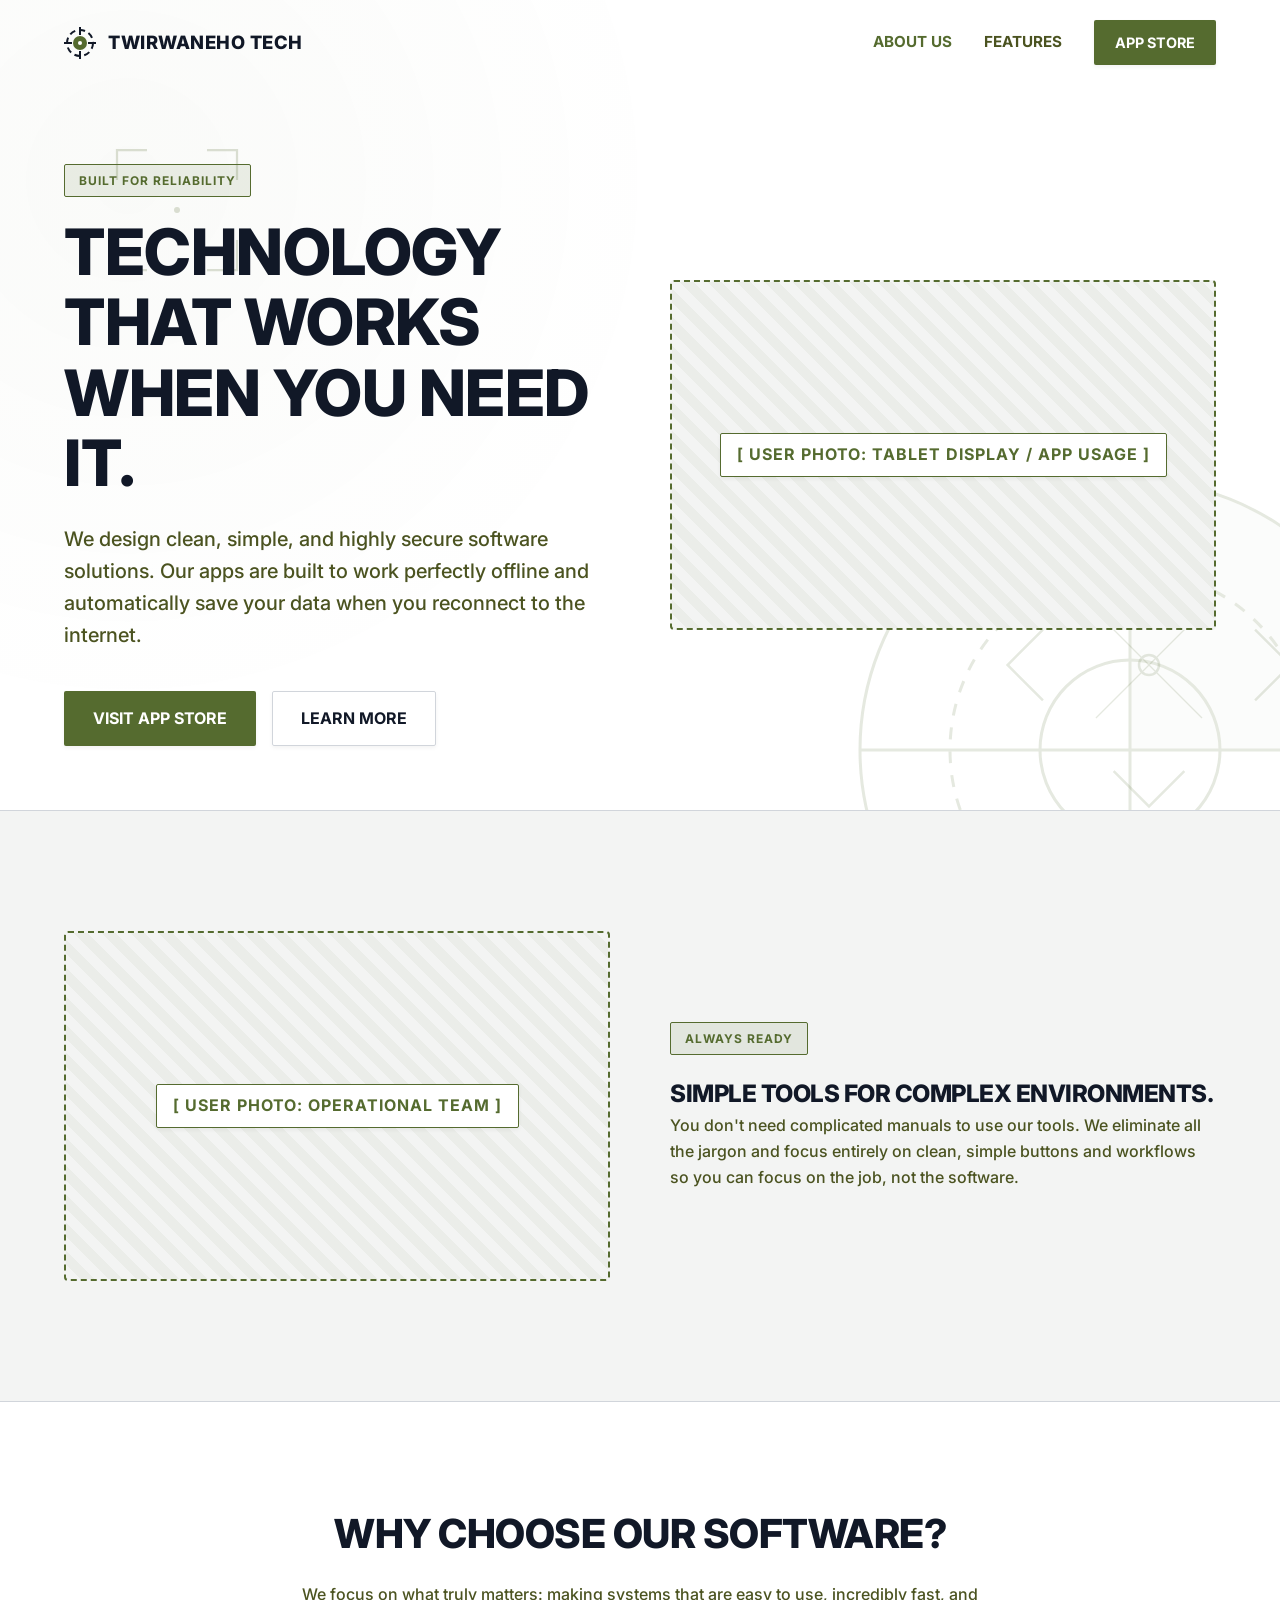
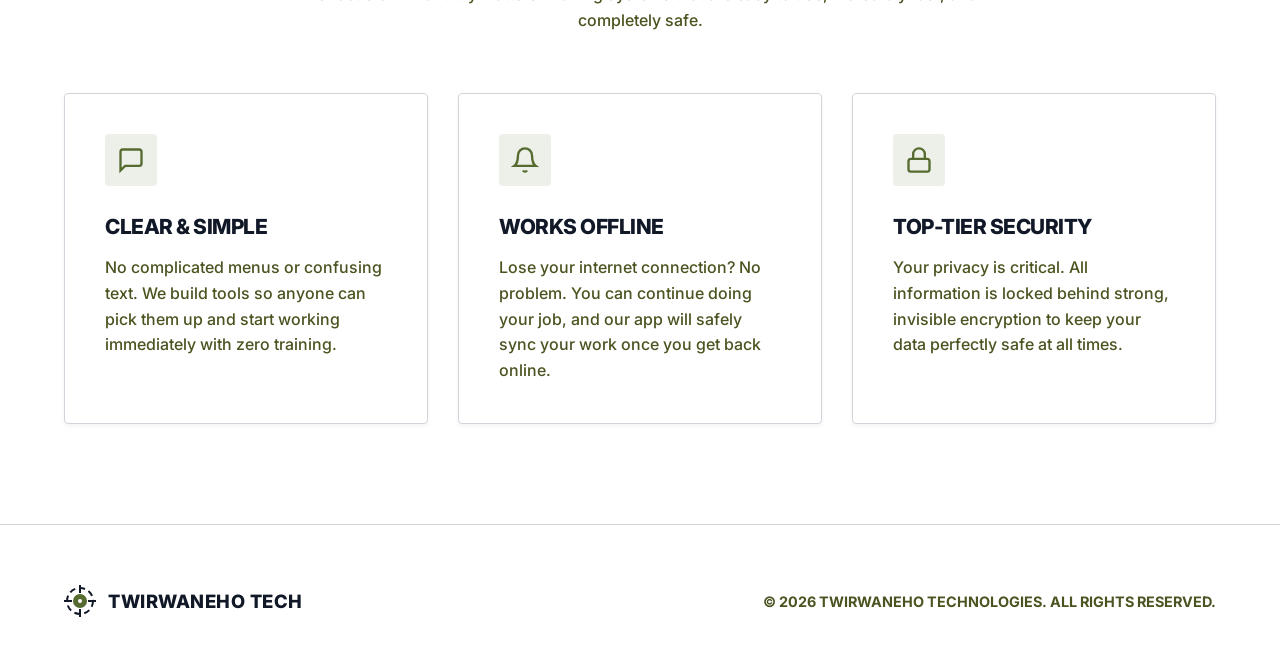
==== index.html @ e3bd22ab "Initial Twirwaneho Hub commit" ====
<!DOCTYPE html>
<html lang="en">
<head>
    <meta charset="UTF-8">
    <meta name="viewport" content="width=device-width, initial-scale=1.0">
    <title>Twirwaneho Technologies | Simple & Secure Solutions</title>
    <meta name="description" content="Twirwaneho Technologies. We build reliable, easy-to-use software that works anywhere, even without an internet connection.">
    <!-- Clean Geometric T Logo for Favicon -->
    <link rel="icon" type="image/svg+xml" href="data:image/svg+xml,%3Csvg width='32' height='32' viewBox='0 0 32 32' fill='none' xmlns='http://www.w3.org/2000/svg'%3E%3Ccircle cx='16' cy='16' r='13' stroke='%23111827' stroke-width='2' stroke-dasharray='6 4'/%3E%3Ccircle cx='16' cy='16' r='7' fill='%23556B2F'/%3E%3Cpath d='M16 0 L16 8 M16 24 L16 32 M0 16 L8 16 M24 16 L32 16' stroke='%23111827' stroke-width='2'/%3E%3Ccircle cx='16' cy='16' r='2' fill='%23FFFFFF'/%3E%3C/svg%3E">
    <link rel="stylesheet" href="styles.css">
</head>
<body>

    <div class="ambient-bg"></div>

    <!-- Animated Military Background Elements -->
    <div class="tactical-bg">
        <!-- Radar Sweep -->
        <svg class="bg-radar" viewBox="0 0 200 200" xmlns="http://www.w3.org/2000/svg">
            <circle cx="100" cy="100" r="90" fill="none" stroke="currentColor" stroke-width="1"/>
            <circle cx="100" cy="100" r="60" fill="none" stroke="currentColor" stroke-width="1" stroke-dasharray="4 4"/>
            <circle cx="100" cy="100" r="30" fill="none" stroke="currentColor" stroke-width="1"/>
            <line x1="100" y1="10" x2="100" y2="190" stroke="currentColor" stroke-width="1"/>
            <line x1="10" y1="100" x2="190" y2="100" stroke="currentColor" stroke-width="1"/>
            <path d="M100 100 L100 10 A90 90 0 0 1 190 100 Z" fill="currentColor" opacity="0.15"/>
        </svg>

        <!-- Targeting Brackets -->
        <svg class="bg-crosshair" viewBox="0 0 100 100" xmlns="http://www.w3.org/2000/svg">
            <path d="M10 30 V10 H30 M70 10 H90 V30 M90 70 V90 H70 M30 90 H10 V70" fill="none" stroke="currentColor" stroke-width="1.5"/>
            <circle cx="50" cy="50" r="2" fill="currentColor"/>
        </svg>

        <!-- Secondary Crosshair -->
        <svg class="bg-crosshair bg-crosshair-2" viewBox="0 0 100 100" xmlns="http://www.w3.org/2000/svg">
            <path d="M10 30 V10 H30 M70 10 H90 V30 M90 70 V90 H70 M30 90 H10 V70" fill="none" stroke="currentColor" stroke-width="1"/>
            <circle cx="50" cy="50" r="4" fill="none" stroke="currentColor" stroke-width="1"/>
            <line x1="50" y1="20" x2="50" y2="80" stroke="currentColor" stroke-width="0.5"/>
            <line x1="20" y1="50" x2="80" y2="50" stroke="currentColor" stroke-width="0.5"/>
        </svg>

        <!-- Stealth Drone Silhouette -->
        <svg class="bg-drone" viewBox="0 0 100 100" xmlns="http://www.w3.org/2000/svg">
            <path d="M50 15 L62 45 L85 50 L62 55 L50 85 L38 55 L15 50 L38 45 Z" fill="none" stroke="currentColor" stroke-width="0.75"/>
            <path d="M47 45 L50 25 L53 45 Z" stroke="currentColor" stroke-width="0.75" fill="currentColor" opacity="0.3"/>
        </svg>
    </div>

    <!-- Navigation -->
    <nav id="navbar">
        <div class="nav-container">
            <a href="index.html" class="logo">
                <svg width="32" height="32" viewBox="0 0 32 32" fill="none" xmlns="http://www.w3.org/2000/svg"><circle cx="16" cy="16" r="13" stroke="#111827" stroke-width="2" stroke-dasharray="6 4"/><circle cx="16" cy="16" r="7" fill="#556B2F"/><path d="M16 0 L16 8 M16 24 L16 32 M0 16 L8 16 M24 16 L32 16" stroke="#111827" stroke-width="2"/><circle cx="16" cy="16" r="2" fill="#FFFFFF"/></svg>
                <span>Twirwaneho Tech</span>
            </a>
            
            <div class="hamburger" id="hamburger">
                <svg width="28" height="28" viewBox="0 0 24 24" stroke="currentColor" stroke-width="2" stroke-linecap="round" fill="none">
                    <line x1="3" y1="12" x2="21" y2="12"></line>
                    <line x1="3" y1="6" x2="21" y2="6"></line>
                    <line x1="3" y1="18" x2="21" y2="18"></line>
                </svg>
            </div>

            <div class="nav-links" id="nav-links">
                <a href="#about" class="active">About Us</a>
                <a href="#features">Features</a>
                <a href="store.html" class="btn btn-primary" style="padding: 10px 20px; font-size: 0.9rem;">App Store</a>
            </div>
        </div>
    </nav>

    <!-- Hero Section -->
    <header class="hero" id="home">
        <div class="container split-layout">
            <div class="split-content reveal">
                <div class="tag">Built for Reliability</div>
                <h1>Technology that works when you need it.</h1>
                <p>We design clean, simple, and highly secure software solutions. Our apps are built to work perfectly offline and automatically save your data when you reconnect to the internet.</p>
                
                <div class="cta-group">
                    <a href="store.html" class="btn btn-primary">Visit App Store</a>
                    <a href="#features" class="btn btn-secondary">Learn More</a>
                </div>
            </div>
            <div class="split-visual reveal">
                <!-- User requested space for photos -->
                <div class="photo-slot">
                    <span>[ User Photo: Tablet Display / App Usage ]</span>
                </div>
            </div>
        </div>
    </header>

    <!-- Image / Visual Section -->
    <section class="section section-bg">
        <div class="container split-layout">
            <div class="split-visual reveal">
                <div class="photo-slot">
                    <span>[ User Photo: Operational Team ]</span>
                </div>
            </div>
            <div class="split-content reveal">
                <div class="tag">Always Ready</div>
                <h2>Simple tools for complex environments.</h2>
                <p>You don't need complicated manuals to use our tools. We eliminate all the jargon and focus entirely on clean, simple buttons and workflows so you can focus on the job, not the software.</p>
            </div>
        </div>
    </section>

    <!-- Features Section -->
    <section id="features" class="section">
        <div class="container reveal">
            <div class="section-header">
                <h2>Why Choose Our Software?</h2>
                <p>We focus on what truly matters: making systems that are easy to use, incredibly fast, and completely safe.</p>
            </div>
            
            <div class="grid">
                <!-- Feature 1 -->
                <div class="card">
                    <div class="card-icon">
                        <svg width="28" height="28" viewBox="0 0 24 24" fill="none" stroke="currentColor" stroke-width="2"><path d="M21 15a2 2 0 0 1-2 2H7l-4 4V5a2 2 0 0 1 2-2h14a2 2 0 0 1 2 2z"></path></svg>
                    </div>
                    <h3>Clear & Simple</h3>
                    <p>No complicated menus or confusing text. We build tools so anyone can pick them up and start working immediately with zero training.</p>
                </div>

                <!-- Feature 2 -->
                <div class="card">
                    <div class="card-icon">
                        <svg width="28" height="28" viewBox="0 0 24 24" fill="none" stroke="currentColor" stroke-width="2"><path d="M18 8A6 6 0 0 0 6 8c0 7-3 9-3 9h18s-3-2-3-9"></path><path d="M13.73 21a2 2 0 0 1-3.46 0"></path></svg>
                    </div>
                    <h3>Works Offline</h3>
                    <p>Lose your internet connection? No problem. You can continue doing your job, and our app will safely sync your work once you get back online.</p>
                </div>

                <!-- Feature 3 -->
                <div class="card">
                    <div class="card-icon">
                        <svg width="28" height="28" viewBox="0 0 24 24" fill="none" stroke="currentColor" stroke-width="2"><rect x="3" y="11" width="18" height="11" rx="2" ry="2"></rect><path d="M7 11V7a5 5 0 0 1 10 0v4"></path></svg>
                    </div>
                    <h3>Top-Tier Security</h3>
                    <p>Your privacy is critical. All information is locked behind strong, invisible encryption to keep your data perfectly safe at all times.</p>
                </div>
            </div>
        </div>
    </section>

    <!-- Footer -->
    <footer>
        <div class="container">
            <div class="footer-content">
                <a href="index.html" class="logo">
                    <svg width="24" height="24" viewBox="0 0 32 32" fill="none" xmlns="http://www.w3.org/2000/svg"><circle cx="16" cy="16" r="13" stroke="#111827" stroke-width="2" stroke-dasharray="6 4"/><circle cx="16" cy="16" r="7" fill="#556B2F"/><path d="M16 0 L16 8 M16 24 L16 32 M0 16 L8 16 M24 16 L32 16" stroke="#111827" stroke-width="2"/><circle cx="16" cy="16" r="2" fill="#FFFFFF"/></svg>
                    <span>Twirwaneho Tech</span>
                </a>
                <span class="footer-text">&copy; 2026 Twirwaneho Technologies. All rights reserved.</span>
            </div>
        </div>
    </footer>

    <script src="app.js"></script>
</body>
</html>
---- styles.css ----
/* ==================================
   Twirwaneho Technologies - Light Military Theme
   ================================== */
@import url('https://fonts.googleapis.com/css2?family=Inter:wght@400;500;600;700;800&display=swap');

:root {
    --bg-primary: #FFFFFF;
    --bg-secondary: #F3F4F3;  /* Very Light Olive-tinted Gray */
    --accent: #556B2F;        /* Olive Drab */
    --accent-hover: #3E4F22;
    --text-pure: #111827;     /* Intense Slate / Almost Black */
    --text-muted: #4B5320;    /* Dark Olive for text */
    --border-light: #D1D5DB;  /* Slate 300 */
    --shadow-sm: 0 2px 4px rgba(0, 0, 0, 0.05);
    --shadow-md: 0 4px 6px rgba(0, 0, 0, 0.1);
    --shadow-lg: 0 10px 15px rgba(0, 0, 0, 0.1);
    --transition: 0.3s cubic-bezier(0.25, 0.46, 0.45, 0.94);
}

* {
    margin: 0;
    padding: 0;
    box-sizing: border-box;
}

body {
    font-family: 'Inter', sans-serif;
    background-color: var(--bg-primary);
    color: var(--text-pure);
    line-height: 1.6;
    overflow-x: hidden;
    -webkit-font-smoothing: antialiased;
}

/* Ambient Background */
.ambient-bg {
    position: fixed;
    top: 0; left: 0; width: 100vw; height: 100vh;
    background-image: radial-gradient(circle at 10% 20%, rgba(85, 107, 47, 0.03) 0%, transparent 40%);
    pointer-events: none;
    z-index: -2;
}

/* Typography & Shared */
h1, h2, h3, h4 { font-weight: 800; letter-spacing: -0.5px; color: var(--text-pure); text-transform: uppercase; }
p { color: var(--text-muted); font-weight: 500; }
.text-center { text-align: center; }

.tag {
    display: inline-block;
    padding: 6px 14px;
    background: rgba(85, 107, 47, 0.1);
    color: var(--accent);
    border: 1px solid var(--accent);
    border-radius: 2px; /* Stark corners */
    font-size: 0.75rem;
    font-weight: 700;
    text-transform: uppercase;
    letter-spacing: 1px;
    margin-bottom: 20px;
}

.btn {
    display: inline-flex;
    align-items: center;
    justify-content: center;
    gap: 8px;
    padding: 14px 28px;
    border-radius: 2px; /* Stark military corners */
    font-weight: 700;
    text-decoration: none;
    text-transform: uppercase;
    transition: var(--transition);
    cursor: pointer;
    border: 1px solid transparent;
}

.btn-primary {
    background: var(--accent);
    color: #FFFFFF !important;
    box-shadow: var(--shadow-sm);
}
.btn-primary:hover {
    background: var(--accent-hover);
    transform: translateY(-2px);
    box-shadow: var(--shadow-md);
}

.btn-secondary {
    background: var(--bg-primary);
    color: var(--text-pure);
    border-color: var(--border-light);
    box-shadow: var(--shadow-sm);
}
.btn-secondary:hover {
    background: var(--bg-secondary);
    border-color: var(--text-muted);
}

/* Photo Placeholders */
.photo-slot {
    width: 100%;
    min-height: 350px;
    background: var(--bg-secondary);
    border: 2px dashed var(--accent);
    border-radius: 4px;
    display: flex;
    align-items: center;
    justify-content: center;
    color: var(--accent);
    font-weight: 700;
    text-transform: uppercase;
    letter-spacing: 1px;
    position: relative;
    overflow: hidden;
    margin: 20px 0;
    transition: var(--transition);
}
.photo-slot::after {
    content: '';
    position: absolute;
    top: 0; left: 0; width: 100%; height: 100%;
    background: repeating-linear-gradient(45deg, transparent, transparent 10px, rgba(85, 107, 47, 0.05) 10px, rgba(85, 107, 47, 0.05) 20px);
}
.photo-slot span { z-index: 2; background: var(--bg-primary); padding: 8px 16px; border-radius: 2px; box-shadow: var(--shadow-sm); border: 1px solid var(--accent); }

/* Navigation */
#navbar {
    position: fixed;
    top: 0; width: 100%;
    z-index: 1000;
    padding: 20px 0;
    transition: var(--transition);
    border-bottom: 1px solid transparent;
    background: transparent;
}
#navbar.scrolled {
    padding: 12px 0;
    background: rgba(255, 255, 255, 0.95);
    backdrop-filter: blur(15px);
    -webkit-backdrop-filter: blur(15px);
    border-bottom: 1px solid var(--border-light);
    box-shadow: var(--shadow-sm);
}

.nav-container {
    max-width: 1200px;
    margin: 0 auto;
    padding: 0 24px;
    display: flex;
    justify-content: space-between;
    align-items: center;
    position: relative;
}
.logo {
    display: flex;
    align-items: center;
    gap: 12px;
    font-weight: 800;
    font-size: 1.15rem;
    color: var(--text-pure);
    text-decoration: none;
    letter-spacing: 0.5px;
    text-transform: uppercase;
    z-index: 100;
}
.logo svg { width: 32px; height: 32px; }

.nav-links { display: flex; gap: 32px; align-items: center; }
.nav-links a {
    color: var(--text-muted);
    text-decoration: none;
    font-weight: 700;
    font-size: 0.95rem;
    text-transform: uppercase;
    transition: var(--transition);
}
.nav-links a:hover, .nav-links a.active { color: var(--accent); }

/* Hamburger Menu Icon */
.hamburger {
    display: none;
    cursor: pointer;
    z-index: 100;
    color: var(--text-pure);
}

/* Layout / Grids */
.container {
    max-width: 1200px;
    margin: 0 auto;
    padding: 0 24px;
    width: 100%;
}
.split-layout {
    display: flex;
    align-items: center;
    gap: 60px;
}
.split-content { flex: 1; }
.split-visual { flex: 1; width: 100%; }

/* Hero Section */
.hero {
    min-height: 90vh;
    display: flex;
    align-items: center;
    padding-top: 100px;
    position: relative;
    z-index: 1;
}
.hero h1 {
    font-size: 4rem;
    line-height: 1.1;
    margin-bottom: 24px;
}
.hero p {
    font-size: 1.25rem;
    margin-bottom: 40px;
    max-width: 600px;
    color: var(--text-muted);
}
.cta-group {
    display: flex; gap: 16px;
}

/* Sections */
.section { padding: 100px 0; position: relative; z-index: 1; }
.section-bg { background-color: var(--bg-secondary); border-top: 1px solid var(--border-light); border-bottom: 1px solid var(--border-light); }

.section-header { text-align: center; margin-bottom: 60px; max-width: 700px; margin-left: auto; margin-right: auto; }
.section-header h2 { font-size: 2.5rem; margin-bottom: 16px; }

/* Features Grid */
.grid {
    display: grid;
    grid-template-columns: repeat(auto-fit, minmax(300px, 1fr));
    gap: 30px;
}
.card {
    background: var(--bg-primary);
    border: 1px solid var(--border-light);
    border-radius: 4px;
    padding: 40px;
    transition: var(--transition);
    box-shadow: var(--shadow-sm);
    position: relative;
    z-index: 2;
}
.card:hover { border-color: var(--accent); transform: translateY(-4px); box-shadow: var(--shadow-md); }
.card-icon {
    width: 52px; height: 52px;
    color: var(--accent);
    background: rgba(85, 107, 47, 0.1);
    border-radius: 4px;
    display: flex; align-items: center; justify-content: center;
    margin-bottom: 24px;
}
.card h3 { font-size: 1.3rem; margin-bottom: 12px; }

/* App Store Specific */
.app-header {
    padding: 140px 0 60px;
    text-align: center;
    background: var(--bg-secondary);
    border-bottom: 1px solid var(--border-light);
}
.app-card {
    display: flex;
    background: var(--bg-primary);
    border: 1px solid var(--border-light);
    border-radius: 4px;
    overflow: hidden;
    box-shadow: var(--shadow-md);
    transition: var(--transition);
}
.app-card:hover { box-shadow: var(--shadow-lg); transform: translateY(-4px); border-color: var(--accent); }
.app-visual {
    width: 350px;
    padding: 40px;
    border-right: 1px solid var(--border-light);
    display: flex; flex-direction: column; gap: 20px;
    background: var(--bg-secondary);
}
.app-info { padding: 50px; flex: 1; }
.app-info h3 { font-size: 2.5rem; margin-bottom: 16px; }
.app-info p { margin-bottom: 30px; font-size: 1.15rem; }

.app-meta {
    display: flex; gap: 40px; margin-bottom: 30px;
    padding-bottom: 30px; border-bottom: 1px solid var(--border-light);
}
.meta-item { display: flex; flex-direction: column; gap: 6px; }
.meta-val { font-weight: 800; color: var(--text-pure); font-size: 1.2rem; }
.meta-label { font-size: 0.8rem; color: var(--text-muted); text-transform: uppercase; font-weight: 700; }

/* Footer */
footer {
    padding: 60px 0 40px;
    background: var(--bg-primary);
    border-top: 1px solid var(--border-light);
}
.footer-content {
    display: flex; justify-content: space-between; align-items: center;
    flex-wrap: wrap; gap: 20px;
}
.footer-text { color: var(--text-muted); font-size: 0.9rem; font-weight: 700; text-transform: uppercase; }

/* Animations & Mobile Responsiveness */
.reveal {
    opacity: 0; transform: translateY(30px);
    transition: all 0.8s cubic-bezier(0.25, 0.46, 0.45, 0.94);
}
.reveal.active { opacity: 1; transform: translateY(0); }

/* Tactical Background Animations */
.tactical-bg {
    position: fixed;
    top: 0; left: 0; width: 100vw; height: 100vh;
    pointer-events: none;
    z-index: 0;
    overflow: hidden;
    color: var(--accent);
}

.bg-radar {
    position: absolute;
    bottom: -150px; right: -150px;
    width: 600px; height: 600px;
    opacity: 0.15;
    animation: rotateSlow 20s linear infinite;
}

.bg-crosshair {
    position: absolute;
    top: 15%; left: 8%;
    width: 150px; height: 150px;
    opacity: 0.2;
    animation: pulseSlow 5s ease-in-out infinite;
}

.bg-crosshair-2 {
    position: absolute;
    top: 60%; left: 80%;
    width: 250px; height: 250px;
    opacity: 0.15;
    transform: rotate(45deg); /* Add variety */
    animation: pulseSlow 8s ease-in-out infinite alternate;
}

.bg-drone {
    position: absolute;
    top: 30%; left: -150px;
    width: 150px; height: 150px;
    opacity: 0.2;
    animation: flyAcross 30s linear infinite;
}

@keyframes rotateSlow {
    from { transform: rotate(0deg); }
    to { transform: rotate(360deg); }
}

@keyframes pulseSlow {
    0% { transform: scale(0.95); opacity: 0.03; }
    50% { transform: scale(1.05); opacity: 0.06; }
    100% { transform: scale(0.95); opacity: 0.03; }
}

@keyframes flyAcross {
    0% { transform: translate(-100px, 0) rotate(15deg); }
    50% { transform: translate(50vw, -10vw) rotate(5deg); }
    100% { transform: translate(120vw, 5vw) rotate(25deg); }
}

@media(max-width: 900px) {
    .hamburger { display: block; }
    
    .nav-links {
        position: fixed;
        top: 0; left: 0; width: 100%; height: 100vh;
        background: rgba(255, 255, 255, 0.98);
        flex-direction: column;
        justify-content: center;
        align-items: center;
        opacity: 0;
        pointer-events: none;
        transform: translateY(-20px);
        transition: var(--transition);
    }
    .nav-links.active {
        opacity: 1;
        pointer-events: all;
        transform: translateY(0);
    }
    
    .split-layout { flex-direction: column; gap: 40px; text-align: center; }
    .hero { padding-top: 140px; text-align: center; }
    .hero p { margin-left: auto; margin-right: auto; }
    .cta-group { justify-content: center; }
    .app-card { flex-direction: column; }
    .app-visual { width: 100%; border-right: none; border-bottom: 1px solid var(--border-light); }
    .app-meta { flex-wrap: wrap; gap: 20px; justify-content: space-between; }
    h1 { font-size: 3rem !important; }
}
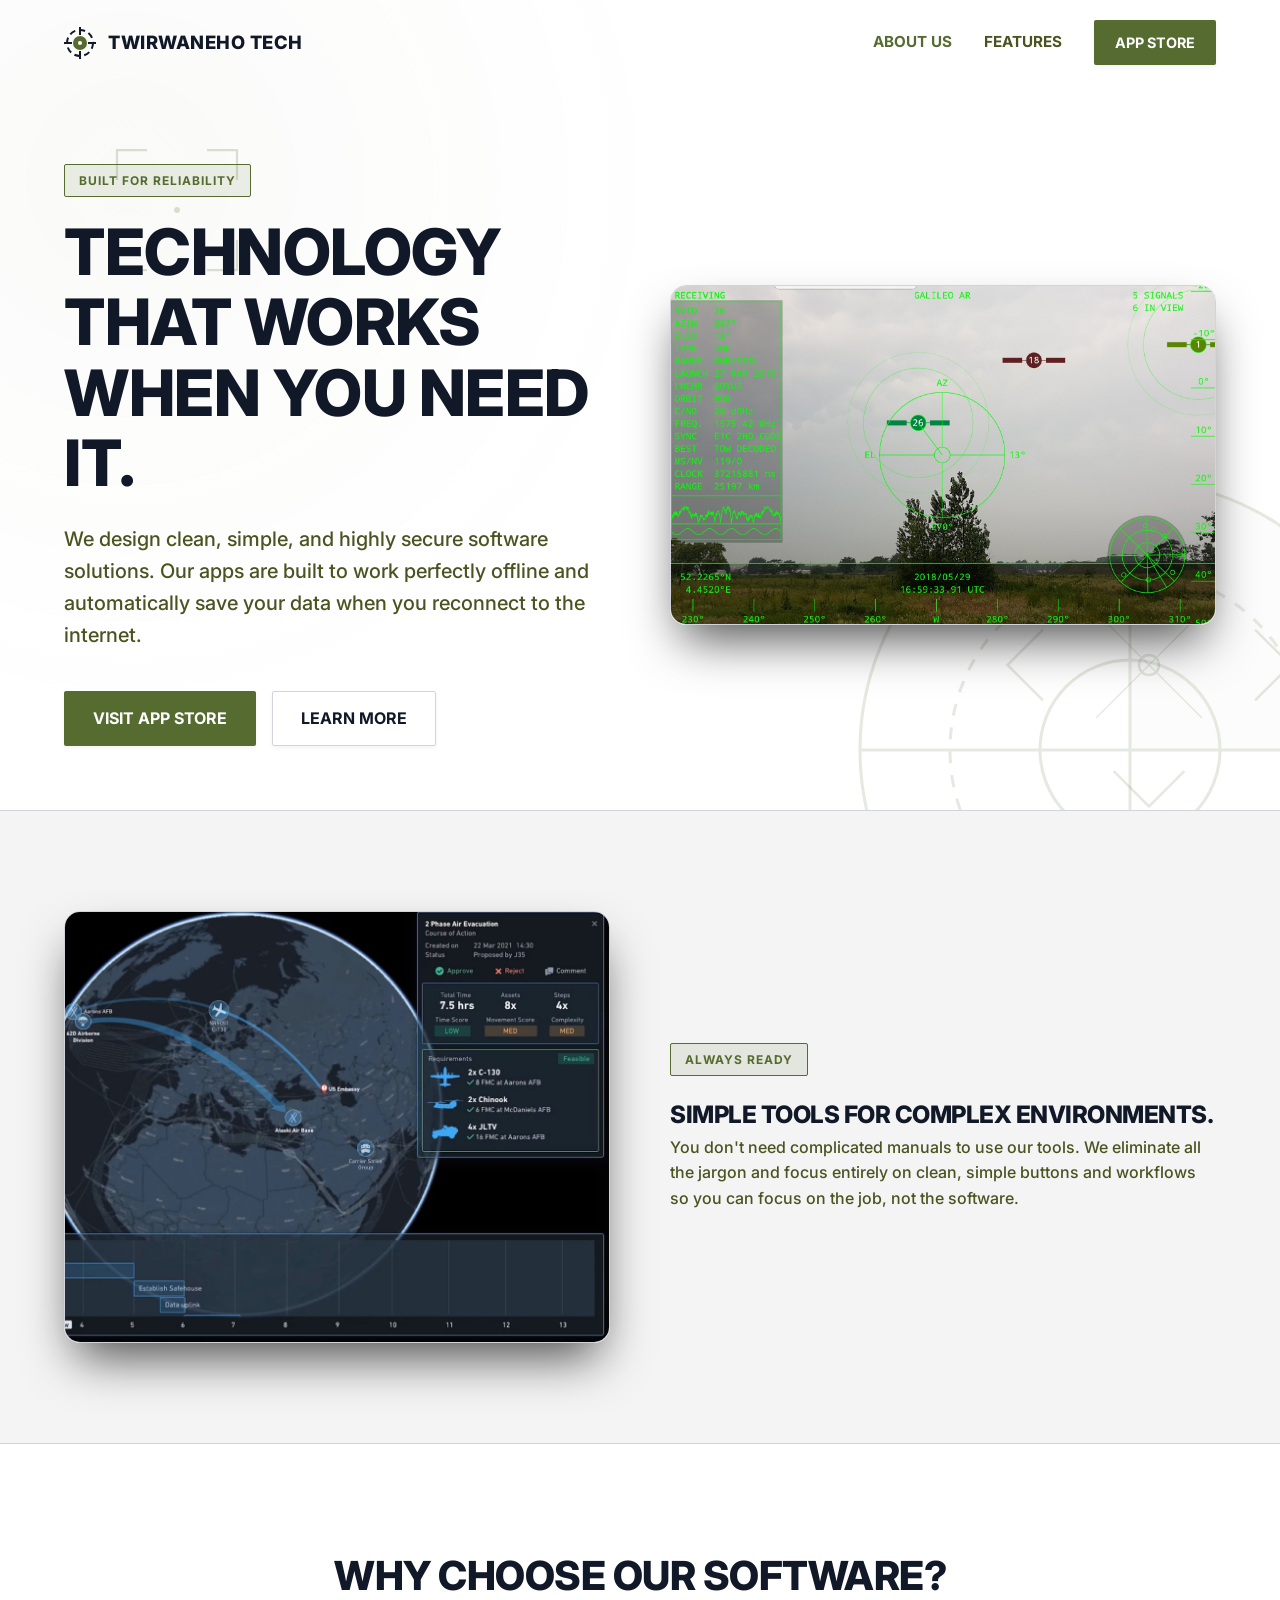
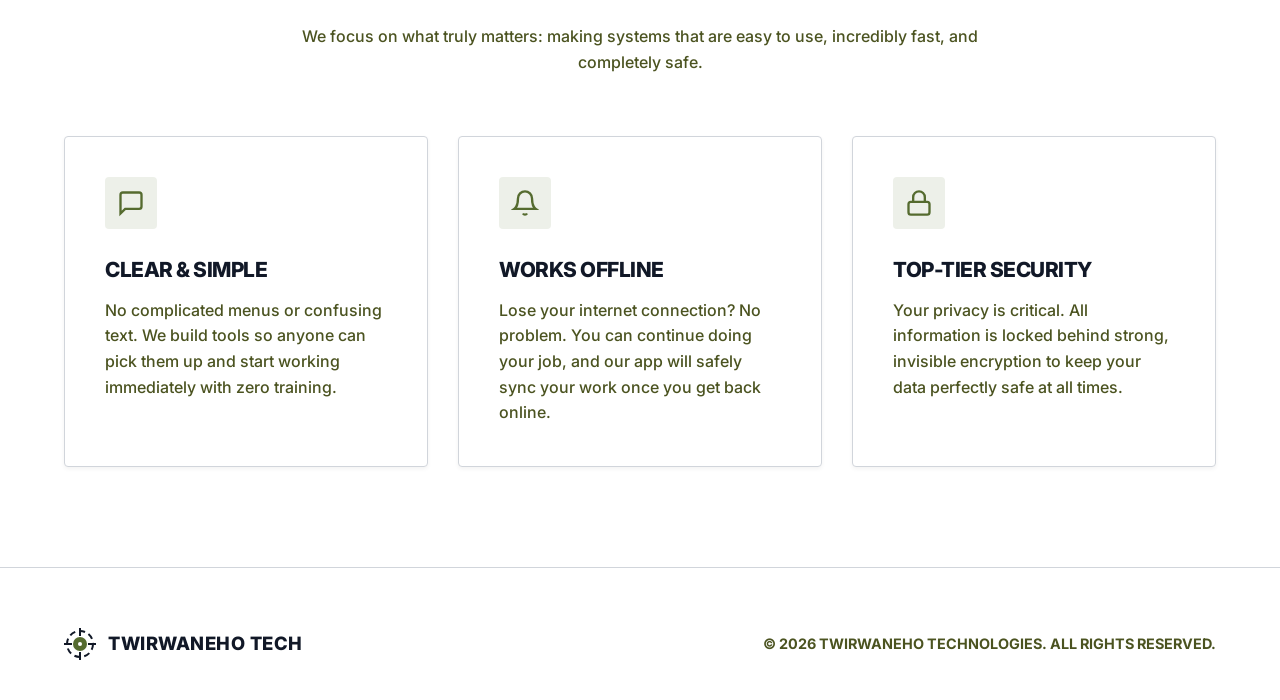
==== commit aaa2e481: "feat: integrate authentic operational photos tcom1 and tcom22" ====
--- a/index.html
+++ b/index.html
@@ -85,9 +85,8 @@
             </div>
             <div class="split-visual reveal">
                 <!-- User requested space for photos -->
-                <div class="photo-slot">
-                    <span>[ User Photo: Tablet Display / App Usage ]</span>
-                </div>
+                <!-- Operational Photography: Home Hero Display -->
+                <img src="images/tcom1.png" alt="MedTrack Operational Dashboard Interface" style="width: 100%; height: auto; border-radius: 16px; box-shadow: 0 25px 50px -12px rgba(0, 0, 0, 0.7); border: 1px solid var(--border-light); display: block; object-fit: cover;" />
             </div>
         </div>
     </header>
@@ -96,9 +95,8 @@
     <section class="section section-bg">
         <div class="container split-layout">
             <div class="split-visual reveal">
-                <div class="photo-slot">
-                    <span>[ User Photo: Operational Team ]</span>
-                </div>
+                <!-- Operational Photography: Field Team Coordination -->
+                <img src="images/tcom22.jpg" alt="Tactical Operational Field Team" style="width: 100%; height: auto; border-radius: 16px; box-shadow: 0 25px 50px -12px rgba(0, 0, 0, 0.7); border: 1px solid var(--border-light); display: block; object-fit: cover;" />
             </div>
             <div class="split-content reveal">
                 <div class="tag">Always Ready</div>
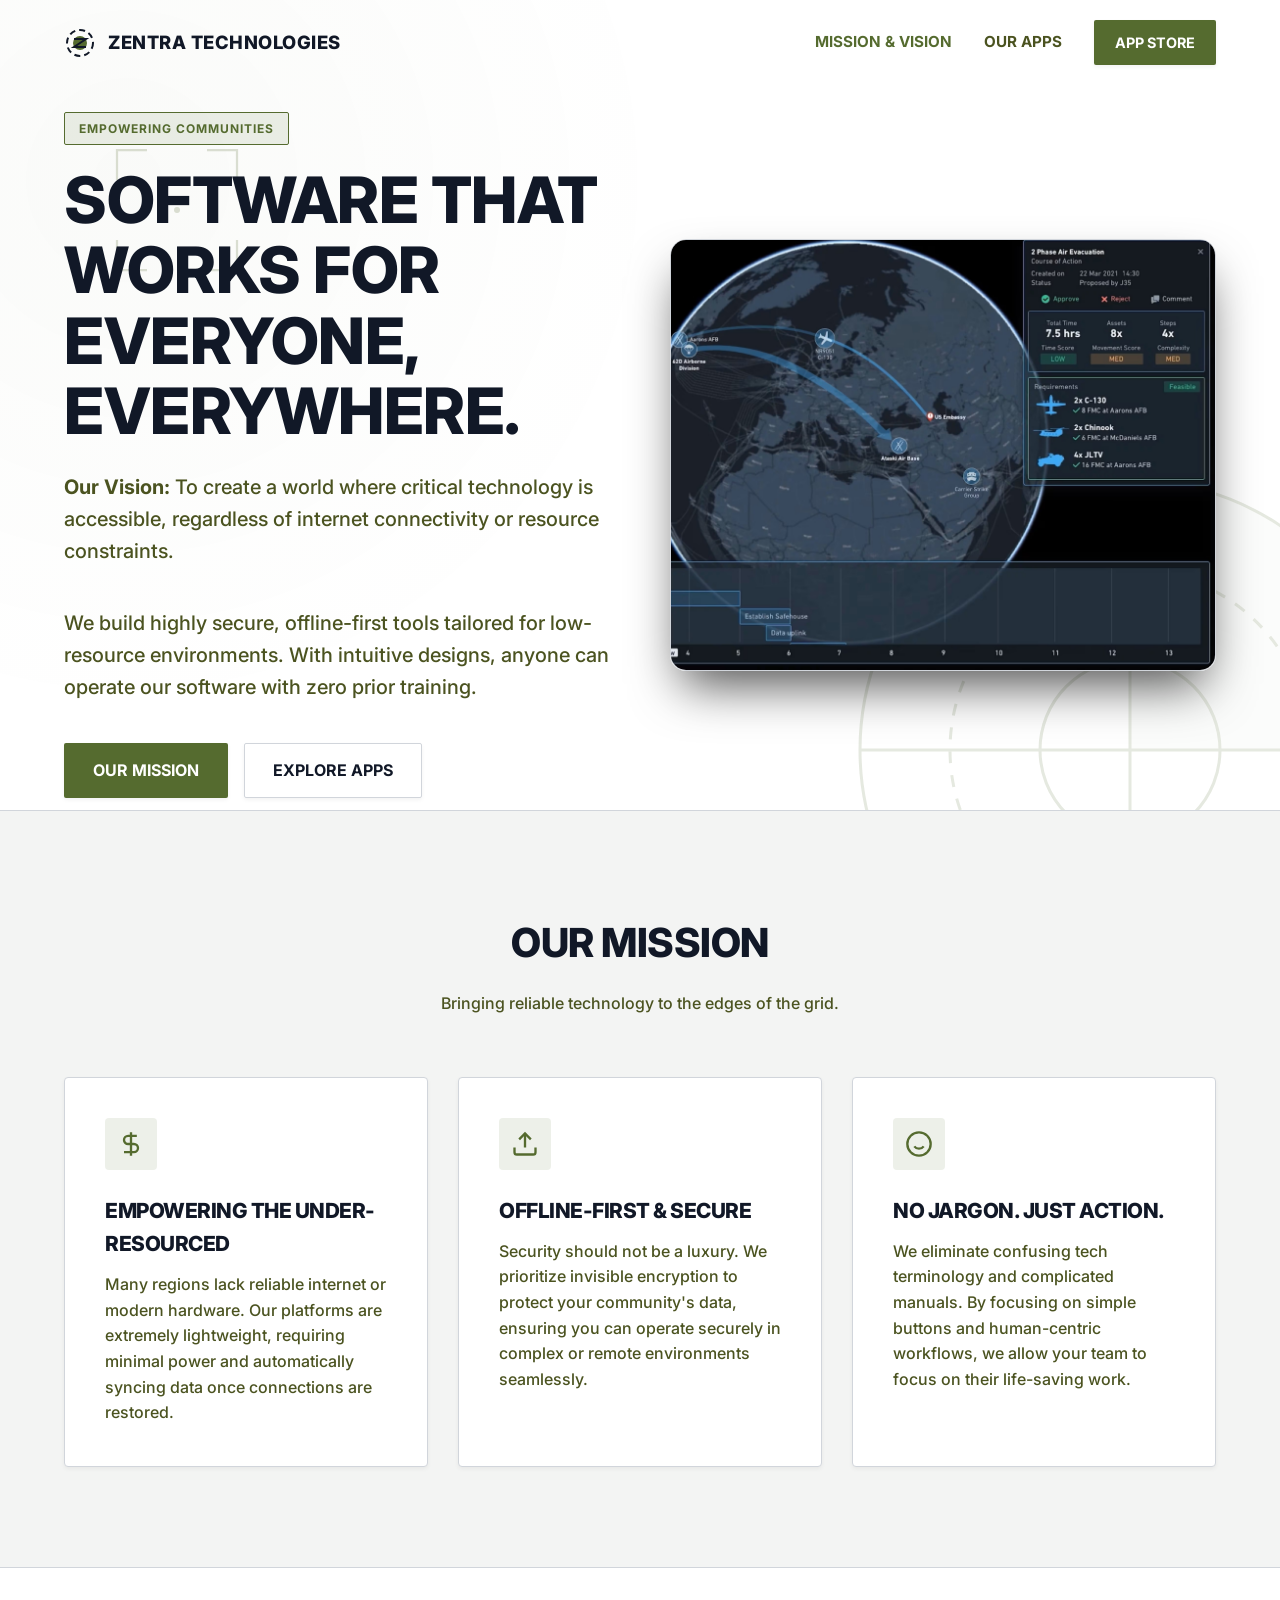
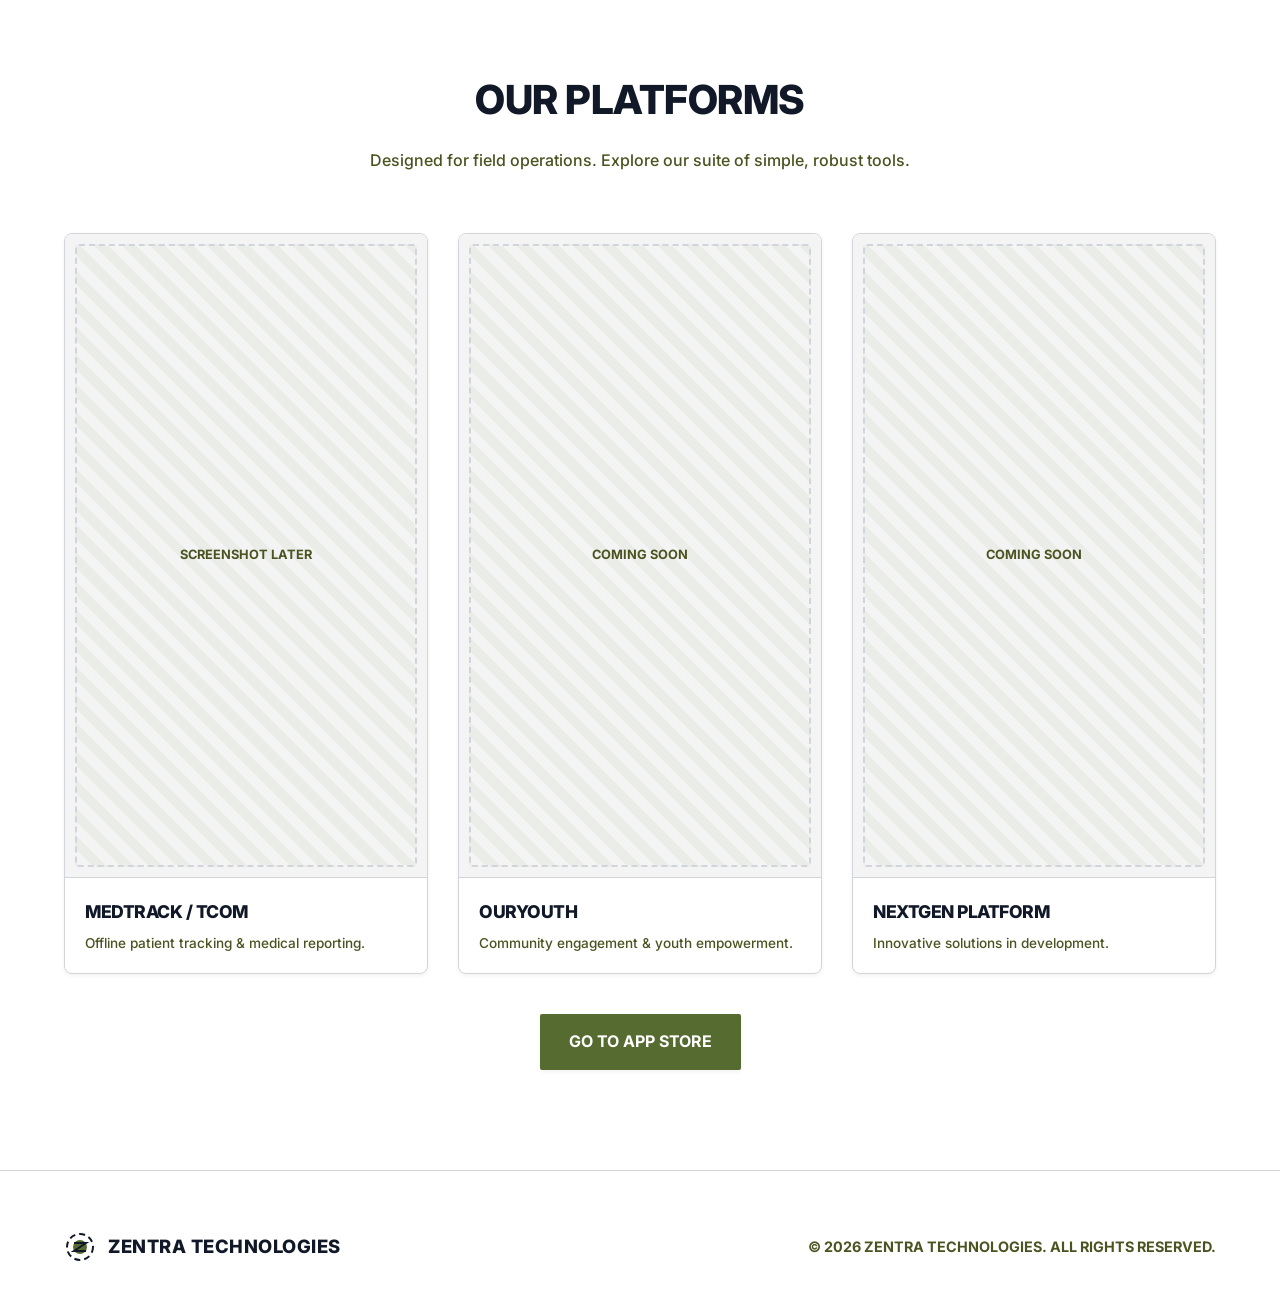
==== commit 87ecc33d: "Update UI to Zentra Technologies, refine mission statement, and add mini app cards" ====
--- a/index.html
+++ b/index.html
@@ -3,19 +3,18 @@
 <head>
     <meta charset="UTF-8">
     <meta name="viewport" content="width=device-width, initial-scale=1.0">
-    <title>Twirwaneho Technologies | Simple & Secure Solutions</title>
-    <meta name="description" content="Twirwaneho Technologies. We build reliable, easy-to-use software that works anywhere, even without an internet connection.">
-    <!-- Clean Geometric T Logo for Favicon -->
-    <link rel="icon" type="image/svg+xml" href="data:image/svg+xml,%3Csvg width='32' height='32' viewBox='0 0 32 32' fill='none' xmlns='http://www.w3.org/2000/svg'%3E%3Ccircle cx='16' cy='16' r='13' stroke='%23111827' stroke-width='2' stroke-dasharray='6 4'/%3E%3Ccircle cx='16' cy='16' r='7' fill='%23556B2F'/%3E%3Cpath d='M16 0 L16 8 M16 24 L16 32 M0 16 L8 16 M24 16 L32 16' stroke='%23111827' stroke-width='2'/%3E%3Ccircle cx='16' cy='16' r='2' fill='%23FFFFFF'/%3E%3C/svg%3E">
+    <title>Zentra Technologies | Simple & Secure Solutions</title>
+    <meta name="description" content="Zentra Technologies. We build reliable, easy-to-use software that empowers low-resource environments to thrive, even without an internet connection.">
+    <!-- Clean Geometric Z Logo for Favicon -->
+    <link rel="icon" type="image/svg+xml" href="data:image/svg+xml,%3Csvg width='32' height='32' viewBox='0 0 32 32' fill='none' xmlns='http://www.w3.org/2000/svg'%3E%3Ccircle cx='16' cy='16' r='13' stroke='%23111827' stroke-width='2' stroke-dasharray='6 4'/%3E%3Ccircle cx='16' cy='16' r='7' fill='%23556B2F'/%3E%3Cpath d='M10 12 L22 12 L10 20 L22 20' stroke='%23111827' stroke-width='2' fill='none'/%3E%3C/svg%3E">
     <link rel="stylesheet" href="styles.css">
 </head>
 <body>
 
     <div class="ambient-bg"></div>
 
-    <!-- Animated Military Background Elements -->
+    <!-- Animated Background Elements -->
     <div class="tactical-bg">
-        <!-- Radar Sweep -->
         <svg class="bg-radar" viewBox="0 0 200 200" xmlns="http://www.w3.org/2000/svg">
             <circle cx="100" cy="100" r="90" fill="none" stroke="currentColor" stroke-width="1"/>
             <circle cx="100" cy="100" r="60" fill="none" stroke="currentColor" stroke-width="1" stroke-dasharray="4 4"/>
@@ -25,24 +24,9 @@
             <path d="M100 100 L100 10 A90 90 0 0 1 190 100 Z" fill="currentColor" opacity="0.15"/>
         </svg>
 
-        <!-- Targeting Brackets -->
         <svg class="bg-crosshair" viewBox="0 0 100 100" xmlns="http://www.w3.org/2000/svg">
             <path d="M10 30 V10 H30 M70 10 H90 V30 M90 70 V90 H70 M30 90 H10 V70" fill="none" stroke="currentColor" stroke-width="1.5"/>
             <circle cx="50" cy="50" r="2" fill="currentColor"/>
-        </svg>
-
-        <!-- Secondary Crosshair -->
-        <svg class="bg-crosshair bg-crosshair-2" viewBox="0 0 100 100" xmlns="http://www.w3.org/2000/svg">
-            <path d="M10 30 V10 H30 M70 10 H90 V30 M90 70 V90 H70 M30 90 H10 V70" fill="none" stroke="currentColor" stroke-width="1"/>
-            <circle cx="50" cy="50" r="4" fill="none" stroke="currentColor" stroke-width="1"/>
-            <line x1="50" y1="20" x2="50" y2="80" stroke="currentColor" stroke-width="0.5"/>
-            <line x1="20" y1="50" x2="80" y2="50" stroke="currentColor" stroke-width="0.5"/>
-        </svg>
-
-        <!-- Stealth Drone Silhouette -->
-        <svg class="bg-drone" viewBox="0 0 100 100" xmlns="http://www.w3.org/2000/svg">
-            <path d="M50 15 L62 45 L85 50 L62 55 L50 85 L38 55 L15 50 L38 45 Z" fill="none" stroke="currentColor" stroke-width="0.75"/>
-            <path d="M47 45 L50 25 L53 45 Z" stroke="currentColor" stroke-width="0.75" fill="currentColor" opacity="0.3"/>
         </svg>
     </div>
 
@@ -50,8 +34,8 @@
     <nav id="navbar">
         <div class="nav-container">
             <a href="index.html" class="logo">
-                <svg width="32" height="32" viewBox="0 0 32 32" fill="none" xmlns="http://www.w3.org/2000/svg"><circle cx="16" cy="16" r="13" stroke="#111827" stroke-width="2" stroke-dasharray="6 4"/><circle cx="16" cy="16" r="7" fill="#556B2F"/><path d="M16 0 L16 8 M16 24 L16 32 M0 16 L8 16 M24 16 L32 16" stroke="#111827" stroke-width="2"/><circle cx="16" cy="16" r="2" fill="#FFFFFF"/></svg>
-                <span>Twirwaneho Tech</span>
+                <svg width="32" height="32" viewBox="0 0 32 32" fill="none" xmlns="http://www.w3.org/2000/svg"><circle cx="16" cy="16" r="13" stroke="#111827" stroke-width="2" stroke-dasharray="6 4"/><circle cx="16" cy="16" r="7" fill="#556B2F"/><path d="M10 12 L22 12 L10 20 L22 20" stroke="#111827" stroke-width="2" fill="none"/></svg>
+                <span>Zentra Technologies</span>
             </a>
             
             <div class="hamburger" id="hamburger">
@@ -63,8 +47,8 @@
             </div>
 
             <div class="nav-links" id="nav-links">
-                <a href="#about" class="active">About Us</a>
-                <a href="#features">Features</a>
+                <a href="#mission" class="active">Mission & Vision</a>
+                <a href="#apps">Our Apps</a>
                 <a href="store.html" class="btn btn-primary" style="padding: 10px 20px; font-size: 0.9rem;">App Store</a>
             </div>
         </div>
@@ -74,73 +58,113 @@
     <header class="hero" id="home">
         <div class="container split-layout">
             <div class="split-content reveal">
-                <div class="tag">Built for Reliability</div>
-                <h1>Technology that works when you need it.</h1>
-                <p>We design clean, simple, and highly secure software solutions. Our apps are built to work perfectly offline and automatically save your data when you reconnect to the internet.</p>
+                <div class="tag">Empowering Communities</div>
+                <h1>Software that works for everyone, everywhere.</h1>
+                <p><strong>Our Vision:</strong> To create a world where critical technology is accessible, regardless of internet connectivity or resource constraints.</p>
+                <p>We build highly secure, offline-first tools tailored for low-resource environments. With intuitive designs, anyone can operate our software with zero prior training.</p>
                 
                 <div class="cta-group">
-                    <a href="store.html" class="btn btn-primary">Visit App Store</a>
-                    <a href="#features" class="btn btn-secondary">Learn More</a>
+                    <a href="#mission" class="btn btn-primary">Our Mission</a>
+                    <a href="#apps" class="btn btn-secondary">Explore Apps</a>
                 </div>
             </div>
             <div class="split-visual reveal">
-                <!-- User requested space for photos -->
-                <!-- Operational Photography: Home Hero Display -->
-                <img src="images/tcom1.png" alt="MedTrack Operational Dashboard Interface" style="width: 100%; height: auto; border-radius: 16px; box-shadow: 0 25px 50px -12px rgba(0, 0, 0, 0.7); border: 1px solid var(--border-light); display: block; object-fit: cover;" />
+                <img src="images/tcom22.jpg" alt="Field work" style="width: 100%; height: auto; border-radius: 16px; box-shadow: 0 25px 50px -12px rgba(0, 0, 0, 0.7); border: 1px solid var(--border-light); display: block; object-fit: cover;" />
             </div>
         </div>
     </header>
 
-    <!-- Image / Visual Section -->
-    <section class="section section-bg">
-        <div class="container split-layout">
-            <div class="split-visual reveal">
-                <!-- Operational Photography: Field Team Coordination -->
-                <img src="images/tcom22.jpg" alt="Tactical Operational Field Team" style="width: 100%; height: auto; border-radius: 16px; box-shadow: 0 25px 50px -12px rgba(0, 0, 0, 0.7); border: 1px solid var(--border-light); display: block; object-fit: cover;" />
+    <!-- Mission & Vision Section -->
+    <section id="mission" class="section section-bg">
+        <div class="container reveal">
+            <div class="section-header">
+                <h2>Our Mission</h2>
+                <p>Bringing reliable technology to the edges of the grid.</p>
             </div>
-            <div class="split-content reveal">
-                <div class="tag">Always Ready</div>
-                <h2>Simple tools for complex environments.</h2>
-                <p>You don't need complicated manuals to use our tools. We eliminate all the jargon and focus entirely on clean, simple buttons and workflows so you can focus on the job, not the software.</p>
+            
+            <div class="grid">
+                <!-- Point 1 -->
+                <div class="card">
+                    <div class="card-icon">
+                        <svg width="28" height="28" viewBox="0 0 24 24" fill="none" stroke="currentColor" stroke-width="2"><path d="M12 2v20M17 5H9.5a3.5 3.5 0 0 0 0 7h5a3.5 3.5 0 0 1 0 7H6"></path></svg>
+                    </div>
+                    <h3>Empowering the Under-resourced</h3>
+                    <p>Many regions lack reliable internet or modern hardware. Our platforms are extremely lightweight, requiring minimal power and automatically syncing data once connections are restored.</p>
+                </div>
+
+                <!-- Point 2 -->
+                <div class="card">
+                    <div class="card-icon">
+                        <svg width="28" height="28" viewBox="0 0 24 24" fill="none" stroke="currentColor" stroke-width="2"><path d="M21 15v4a2 2 0 0 1-2 2H5a2 2 0 0 1-2-2v-4"></path><polyline points="17 8 12 3 7 8"></polyline><line x1="12" y1="3" x2="12" y2="15"></line></svg>
+                    </div>
+                    <h3>Offline-First & Secure</h3>
+                    <p>Security should not be a luxury. We prioritize invisible encryption to protect your community's data, ensuring you can operate securely in complex or remote environments seamlessly.</p>
+                </div>
+
+                <!-- Point 3 -->
+                <div class="card">
+                    <div class="card-icon">
+                        <svg width="28" height="28" viewBox="0 0 24 24" fill="none" stroke="currentColor" stroke-width="2"><circle cx="12" cy="12" r="10"></circle><path d="M8 14s1.5 2 4 2 4-2 4-2"></path><line x1="9" y1="9" x2="9.01" y2="9"></line><line x1="15" y1="9" x2="15.01" y2="9"></line></svg>
+                    </div>
+                    <h3>No Jargon. Just Action.</h3>
+                    <p>We eliminate confusing tech terminology and complicated manuals. By focusing on simple buttons and human-centric workflows, we allow your team to focus on their life-saving work.</p>
+                </div>
             </div>
         </div>
     </section>
 
-    <!-- Features Section -->
-    <section id="features" class="section">
+    <!-- Our Apps Section (Very Small UI Cards) -->
+    <section id="apps" class="section">
         <div class="container reveal">
             <div class="section-header">
-                <h2>Why Choose Our Software?</h2>
-                <p>We focus on what truly matters: making systems that are easy to use, incredibly fast, and completely safe.</p>
+                <h2>Our Platforms</h2>
+                <p>Designed for field operations. Explore our suite of simple, robust tools.</p>
             </div>
             
-            <div class="grid">
-                <!-- Feature 1 -->
-                <div class="card">
-                    <div class="card-icon">
-                        <svg width="28" height="28" viewBox="0 0 24 24" fill="none" stroke="currentColor" stroke-width="2"><path d="M21 15a2 2 0 0 1-2 2H7l-4 4V5a2 2 0 0 1 2-2h14a2 2 0 0 1 2 2z"></path></svg>
+            <div class="mini-app-grid">
+                <!-- TCOM / MedTrack -->
+                <div class="mini-app-card">
+                    <div class="mini-app-screenshot">
+                        <!-- User will provide screenshot later. This is a placeholder slot -->
+                        <div class="screenshot-placeholder">
+                            <span>Screenshot Later</span>
+                        </div>
                     </div>
-                    <h3>Clear & Simple</h3>
-                    <p>No complicated menus or confusing text. We build tools so anyone can pick them up and start working immediately with zero training.</p>
+                    <div class="mini-app-content">
+                        <h4>MedTrack / TCOM</h4>
+                        <p>Offline patient tracking & medical reporting.</p>
+                    </div>
                 </div>
 
-                <!-- Feature 2 -->
-                <div class="card">
-                    <div class="card-icon">
-                        <svg width="28" height="28" viewBox="0 0 24 24" fill="none" stroke="currentColor" stroke-width="2"><path d="M18 8A6 6 0 0 0 6 8c0 7-3 9-3 9h18s-3-2-3-9"></path><path d="M13.73 21a2 2 0 0 1-3.46 0"></path></svg>
+                <!-- Coming Soon 1 -->
+                <div class="mini-app-card">
+                    <div class="mini-app-screenshot">
+                        <div class="screenshot-placeholder">
+                            <span>Coming Soon</span>
+                        </div>
                     </div>
-                    <h3>Works Offline</h3>
-                    <p>Lose your internet connection? No problem. You can continue doing your job, and our app will safely sync your work once you get back online.</p>
+                    <div class="mini-app-content">
+                        <h4>OurYouth</h4>
+                        <p>Community engagement & youth empowerment.</p>
+                    </div>
                 </div>
 
-                <!-- Feature 3 -->
-                <div class="card">
-                    <div class="card-icon">
-                        <svg width="28" height="28" viewBox="0 0 24 24" fill="none" stroke="currentColor" stroke-width="2"><rect x="3" y="11" width="18" height="11" rx="2" ry="2"></rect><path d="M7 11V7a5 5 0 0 1 10 0v4"></path></svg>
+                <!-- Coming Soon 2 -->
+                <div class="mini-app-card">
+                    <div class="mini-app-screenshot">
+                        <div class="screenshot-placeholder">
+                            <span>Coming Soon</span>
+                        </div>
                     </div>
-                    <h3>Top-Tier Security</h3>
-                    <p>Your privacy is critical. All information is locked behind strong, invisible encryption to keep your data perfectly safe at all times.</p>
+                    <div class="mini-app-content">
+                        <h4>NextGen Platform</h4>
+                        <p>Innovative solutions in development.</p>
+                    </div>
                 </div>
+            </div>
+            
+            <div style="text-align: center; margin-top: 40px;">
+                <a href="store.html" class="btn btn-primary">Go to App Store</a>
             </div>
         </div>
     </section>
@@ -150,10 +174,10 @@
         <div class="container">
             <div class="footer-content">
                 <a href="index.html" class="logo">
-                    <svg width="24" height="24" viewBox="0 0 32 32" fill="none" xmlns="http://www.w3.org/2000/svg"><circle cx="16" cy="16" r="13" stroke="#111827" stroke-width="2" stroke-dasharray="6 4"/><circle cx="16" cy="16" r="7" fill="#556B2F"/><path d="M16 0 L16 8 M16 24 L16 32 M0 16 L8 16 M24 16 L32 16" stroke="#111827" stroke-width="2"/><circle cx="16" cy="16" r="2" fill="#FFFFFF"/></svg>
-                    <span>Twirwaneho Tech</span>
+                    <svg width="24" height="24" viewBox="0 0 32 32" fill="none" xmlns="http://www.w3.org/2000/svg"><circle cx="16" cy="16" r="13" stroke="#111827" stroke-width="2" stroke-dasharray="6 4"/><circle cx="16" cy="16" r="7" fill="#556B2F"/><path d="M10 12 L22 12 L10 20 L22 20" stroke="#111827" stroke-width="2" fill="none"/></svg>
+                    <span>Zentra Technologies</span>
                 </a>
-                <span class="footer-text">&copy; 2026 Twirwaneho Technologies. All rights reserved.</span>
+                <span class="footer-text">&copy; 2026 Zentra Technologies. All rights reserved.</span>
             </div>
         </div>
     </footer>
--- a/styles.css
+++ b/styles.css
@@ -1,16 +1,18 @@
-/* ==================================
-   Twirwaneho Technologies - Light Military Theme
-   ================================== */
 @import url('https://fonts.googleapis.com/css2?family=Inter:wght@400;500;600;700;800&display=swap');
 
 :root {
     --bg-primary: #FFFFFF;
-    --bg-secondary: #F3F4F3;  /* Very Light Olive-tinted Gray */
-    --accent: #556B2F;        /* Olive Drab */
+    --bg-secondary: #F3F4F3;
+    /* Very Light Olive-tinted Gray */
+    --accent: #556B2F;
+    /* Olive Drab */
     --accent-hover: #3E4F22;
-    --text-pure: #111827;     /* Intense Slate / Almost Black */
-    --text-muted: #4B5320;    /* Dark Olive for text */
-    --border-light: #D1D5DB;  /* Slate 300 */
+    --text-pure: #111827;
+    /* Intense Slate / Almost Black */
+    --text-muted: #4B5320;
+    /* Dark Olive for text */
+    --border-light: #D1D5DB;
+    /* Slate 300 */
     --shadow-sm: 0 2px 4px rgba(0, 0, 0, 0.05);
     --shadow-md: 0 4px 6px rgba(0, 0, 0, 0.1);
     --shadow-lg: 0 10px 15px rgba(0, 0, 0, 0.1);
@@ -35,16 +37,34 @@
 /* Ambient Background */
 .ambient-bg {
     position: fixed;
-    top: 0; left: 0; width: 100vw; height: 100vh;
+    top: 0;
+    left: 0;
+    width: 100vw;
+    height: 100vh;
     background-image: radial-gradient(circle at 10% 20%, rgba(85, 107, 47, 0.03) 0%, transparent 40%);
     pointer-events: none;
     z-index: -2;
 }
 
 /* Typography & Shared */
-h1, h2, h3, h4 { font-weight: 800; letter-spacing: -0.5px; color: var(--text-pure); text-transform: uppercase; }
-p { color: var(--text-muted); font-weight: 500; }
-.text-center { text-align: center; }
+h1,
+h2,
+h3,
+h4 {
+    font-weight: 800;
+    letter-spacing: -0.5px;
+    color: var(--text-pure);
+    text-transform: uppercase;
+}
+
+p {
+    color: var(--text-muted);
+    font-weight: 500;
+}
+
+.text-center {
+    text-align: center;
+}
 
 .tag {
     display: inline-block;
@@ -52,7 +72,8 @@
     background: rgba(85, 107, 47, 0.1);
     color: var(--accent);
     border: 1px solid var(--accent);
-    border-radius: 2px; /* Stark corners */
+    border-radius: 2px;
+    /* Stark corners */
     font-size: 0.75rem;
     font-weight: 700;
     text-transform: uppercase;
@@ -66,7 +87,8 @@
     justify-content: center;
     gap: 8px;
     padding: 14px 28px;
-    border-radius: 2px; /* Stark military corners */
+    border-radius: 2px;
+    /* Stark military corners */
     font-weight: 700;
     text-decoration: none;
     text-transform: uppercase;
@@ -80,6 +102,7 @@
     color: #FFFFFF !important;
     box-shadow: var(--shadow-sm);
 }
+
 .btn-primary:hover {
     background: var(--accent-hover);
     transform: translateY(-2px);
@@ -92,6 +115,7 @@
     border-color: var(--border-light);
     box-shadow: var(--shadow-sm);
 }
+
 .btn-secondary:hover {
     background: var(--bg-secondary);
     border-color: var(--text-muted);
@@ -116,24 +140,38 @@
     margin: 20px 0;
     transition: var(--transition);
 }
+
 .photo-slot::after {
     content: '';
     position: absolute;
-    top: 0; left: 0; width: 100%; height: 100%;
+    top: 0;
+    left: 0;
+    width: 100%;
+    height: 100%;
     background: repeating-linear-gradient(45deg, transparent, transparent 10px, rgba(85, 107, 47, 0.05) 10px, rgba(85, 107, 47, 0.05) 20px);
 }
-.photo-slot span { z-index: 2; background: var(--bg-primary); padding: 8px 16px; border-radius: 2px; box-shadow: var(--shadow-sm); border: 1px solid var(--accent); }
+
+.photo-slot span {
+    z-index: 2;
+    background: var(--bg-primary);
+    padding: 8px 16px;
+    border-radius: 2px;
+    box-shadow: var(--shadow-sm);
+    border: 1px solid var(--accent);
+}
 
 /* Navigation */
 #navbar {
     position: fixed;
-    top: 0; width: 100%;
+    top: 0;
+    width: 100%;
     z-index: 1000;
     padding: 20px 0;
     transition: var(--transition);
     border-bottom: 1px solid transparent;
     background: transparent;
 }
+
 #navbar.scrolled {
     padding: 12px 0;
     background: rgba(255, 255, 255, 0.95);
@@ -152,6 +190,7 @@
     align-items: center;
     position: relative;
 }
+
 .logo {
     display: flex;
     align-items: center;
@@ -164,9 +203,18 @@
     text-transform: uppercase;
     z-index: 100;
 }
-.logo svg { width: 32px; height: 32px; }
-
-.nav-links { display: flex; gap: 32px; align-items: center; }
+
+.logo svg {
+    width: 32px;
+    height: 32px;
+}
+
+.nav-links {
+    display: flex;
+    gap: 32px;
+    align-items: center;
+}
+
 .nav-links a {
     color: var(--text-muted);
     text-decoration: none;
@@ -175,7 +223,11 @@
     text-transform: uppercase;
     transition: var(--transition);
 }
-.nav-links a:hover, .nav-links a.active { color: var(--accent); }
+
+.nav-links a:hover,
+.nav-links a.active {
+    color: var(--accent);
+}
 
 /* Hamburger Menu Icon */
 .hamburger {
@@ -192,13 +244,21 @@
     padding: 0 24px;
     width: 100%;
 }
+
 .split-layout {
     display: flex;
     align-items: center;
     gap: 60px;
 }
-.split-content { flex: 1; }
-.split-visual { flex: 1; width: 100%; }
+
+.split-content {
+    flex: 1;
+}
+
+.split-visual {
+    flex: 1;
+    width: 100%;
+}
 
 /* Hero Section */
 .hero {
@@ -209,27 +269,50 @@
     position: relative;
     z-index: 1;
 }
+
 .hero h1 {
     font-size: 4rem;
     line-height: 1.1;
     margin-bottom: 24px;
 }
+
 .hero p {
     font-size: 1.25rem;
     margin-bottom: 40px;
     max-width: 600px;
     color: var(--text-muted);
 }
+
 .cta-group {
-    display: flex; gap: 16px;
+    display: flex;
+    gap: 16px;
 }
 
 /* Sections */
-.section { padding: 100px 0; position: relative; z-index: 1; }
-.section-bg { background-color: var(--bg-secondary); border-top: 1px solid var(--border-light); border-bottom: 1px solid var(--border-light); }
-
-.section-header { text-align: center; margin-bottom: 60px; max-width: 700px; margin-left: auto; margin-right: auto; }
-.section-header h2 { font-size: 2.5rem; margin-bottom: 16px; }
+.section {
+    padding: 100px 0;
+    position: relative;
+    z-index: 1;
+}
+
+.section-bg {
+    background-color: var(--bg-secondary);
+    border-top: 1px solid var(--border-light);
+    border-bottom: 1px solid var(--border-light);
+}
+
+.section-header {
+    text-align: center;
+    margin-bottom: 60px;
+    max-width: 700px;
+    margin-left: auto;
+    margin-right: auto;
+}
+
+.section-header h2 {
+    font-size: 2.5rem;
+    margin-bottom: 16px;
+}
 
 /* Features Grid */
 .grid {
@@ -237,6 +320,7 @@
     grid-template-columns: repeat(auto-fit, minmax(300px, 1fr));
     gap: 30px;
 }
+
 .card {
     background: var(--bg-primary);
     border: 1px solid var(--border-light);
@@ -247,16 +331,29 @@
     position: relative;
     z-index: 2;
 }
-.card:hover { border-color: var(--accent); transform: translateY(-4px); box-shadow: var(--shadow-md); }
+
+.card:hover {
+    border-color: var(--accent);
+    transform: translateY(-4px);
+    box-shadow: var(--shadow-md);
+}
+
 .card-icon {
-    width: 52px; height: 52px;
+    width: 52px;
+    height: 52px;
     color: var(--accent);
     background: rgba(85, 107, 47, 0.1);
     border-radius: 4px;
-    display: flex; align-items: center; justify-content: center;
+    display: flex;
+    align-items: center;
+    justify-content: center;
     margin-bottom: 24px;
 }
-.card h3 { font-size: 1.3rem; margin-bottom: 12px; }
+
+.card h3 {
+    font-size: 1.3rem;
+    margin-bottom: 12px;
+}
 
 /* App Store Specific */
 .app-header {
@@ -265,34 +362,131 @@
     background: var(--bg-secondary);
     border-bottom: 1px solid var(--border-light);
 }
+
 .app-card {
     display: flex;
     background: var(--bg-primary);
     border: 1px solid var(--border-light);
-    border-radius: 4px;
+    border-radius: 6px;
     overflow: hidden;
+    box-shadow: var(--shadow-sm);
+    transition: var(--transition);
+    max-width: 800px;
+    margin: 0 auto;
+}
+
+.app-card:hover {
     box-shadow: var(--shadow-md);
-    transition: var(--transition);
-}
-.app-card:hover { box-shadow: var(--shadow-lg); transform: translateY(-4px); border-color: var(--accent); }
+    transform: translateY(-2px);
+    border-color: var(--accent);
+}
+
 .app-visual {
-    width: 350px;
-    padding: 40px;
+    width: 250px;
+    padding: 20px;
     border-right: 1px solid var(--border-light);
-    display: flex; flex-direction: column; gap: 20px;
+    display: flex;
+    flex-direction: column;
+    align-items: center;
+    justify-content: center;
+    gap: 15px;
     background: var(--bg-secondary);
 }
-.app-info { padding: 50px; flex: 1; }
-.app-info h3 { font-size: 2.5rem; margin-bottom: 16px; }
-.app-info p { margin-bottom: 30px; font-size: 1.15rem; }
+
+.app-info {
+    padding: 30px;
+    flex: 1;
+}
+
+.app-info h3 {
+    font-size: 2rem;
+    margin-bottom: 12px;
+}
+
+.app-info p {
+    margin-bottom: 24px;
+    font-size: 1rem;
+    color: var(--text-muted);
+}
 
 .app-meta {
-    display: flex; gap: 40px; margin-bottom: 30px;
-    padding-bottom: 30px; border-bottom: 1px solid var(--border-light);
-}
-.meta-item { display: flex; flex-direction: column; gap: 6px; }
-.meta-val { font-weight: 800; color: var(--text-pure); font-size: 1.2rem; }
-.meta-label { font-size: 0.8rem; color: var(--text-muted); text-transform: uppercase; font-weight: 700; }
+    display: flex;
+    gap: 40px;
+    margin-bottom: 30px;
+    padding-bottom: 30px;
+    border-bottom: 1px solid var(--border-light);
+}
+
+.meta-item {
+    display: flex;
+    flex-direction: column;
+    gap: 6px;
+}
+
+.meta-val {
+    font-weight: 800;
+    color: var(--text-pure);
+    font-size: 1.2rem;
+}
+
+.meta-label {
+    font-size: 0.8rem;
+    color: var(--text-muted);
+    text-transform: uppercase;
+    font-weight: 700;
+}
+
+/* Download & Screenshots added styles */
+.download-section {
+    margin-top: 10px;
+}
+
+.btn-download {
+    width: 100%;
+    justify-content: flex-start;
+    padding: 16px 24px;
+    gap: 20px;
+    border-radius: 6px;
+}
+
+.btn-download span {
+    display: flex;
+    flex-direction: column;
+    align-items: flex-start;
+    text-align: left;
+    line-height: 1.2;
+}
+
+.btn-download span strong {
+    font-size: 1.15rem;
+}
+
+.btn-download span small {
+    font-size: 0.75rem;
+    font-weight: 500;
+    opacity: 0.8;
+}
+
+.app-screenshots {
+    margin-top: 40px;
+    border-top: 1px solid var(--border-light);
+    padding-top: 20px;
+}
+
+.screenshots-grid {
+    display: grid;
+    grid-template-columns: repeat(auto-fit, minmax(200px, 1fr));
+    gap: 20px;
+    min-height: 200px;
+    background: transparent;
+    border: 2px dashed var(--border-light);
+    border-radius: 6px;
+    align-items: center;
+    justify-content: center;
+    text-align: center;
+    color: var(--text-muted);
+}
+
 
 /* Footer */
 footer {
@@ -300,23 +494,41 @@
     background: var(--bg-primary);
     border-top: 1px solid var(--border-light);
 }
+
 .footer-content {
-    display: flex; justify-content: space-between; align-items: center;
-    flex-wrap: wrap; gap: 20px;
-}
-.footer-text { color: var(--text-muted); font-size: 0.9rem; font-weight: 700; text-transform: uppercase; }
+    display: flex;
+    justify-content: space-between;
+    align-items: center;
+    flex-wrap: wrap;
+    gap: 20px;
+}
+
+.footer-text {
+    color: var(--text-muted);
+    font-size: 0.9rem;
+    font-weight: 700;
+    text-transform: uppercase;
+}
 
 /* Animations & Mobile Responsiveness */
 .reveal {
-    opacity: 0; transform: translateY(30px);
+    opacity: 0;
+    transform: translateY(30px);
     transition: all 0.8s cubic-bezier(0.25, 0.46, 0.45, 0.94);
 }
-.reveal.active { opacity: 1; transform: translateY(0); }
+
+.reveal.active {
+    opacity: 1;
+    transform: translateY(0);
+}
 
 /* Tactical Background Animations */
 .tactical-bg {
     position: fixed;
-    top: 0; left: 0; width: 100vw; height: 100vh;
+    top: 0;
+    left: 0;
+    width: 100vw;
+    height: 100vh;
     pointer-events: none;
     z-index: 0;
     overflow: hidden;
@@ -325,60 +537,98 @@
 
 .bg-radar {
     position: absolute;
-    bottom: -150px; right: -150px;
-    width: 600px; height: 600px;
+    bottom: -150px;
+    right: -150px;
+    width: 600px;
+    height: 600px;
     opacity: 0.15;
     animation: rotateSlow 20s linear infinite;
 }
 
 .bg-crosshair {
     position: absolute;
-    top: 15%; left: 8%;
-    width: 150px; height: 150px;
+    top: 15%;
+    left: 8%;
+    width: 150px;
+    height: 150px;
     opacity: 0.2;
     animation: pulseSlow 5s ease-in-out infinite;
 }
 
 .bg-crosshair-2 {
     position: absolute;
-    top: 60%; left: 80%;
-    width: 250px; height: 250px;
+    top: 60%;
+    left: 80%;
+    width: 250px;
+    height: 250px;
     opacity: 0.15;
-    transform: rotate(45deg); /* Add variety */
+    transform: rotate(45deg);
+    /* Add variety */
     animation: pulseSlow 8s ease-in-out infinite alternate;
 }
 
 .bg-drone {
     position: absolute;
-    top: 30%; left: -150px;
-    width: 150px; height: 150px;
+    top: 30%;
+    left: -150px;
+    width: 150px;
+    height: 150px;
     opacity: 0.2;
     animation: flyAcross 30s linear infinite;
 }
 
 @keyframes rotateSlow {
-    from { transform: rotate(0deg); }
-    to { transform: rotate(360deg); }
+    from {
+        transform: rotate(0deg);
+    }
+
+    to {
+        transform: rotate(360deg);
+    }
 }
 
 @keyframes pulseSlow {
-    0% { transform: scale(0.95); opacity: 0.03; }
-    50% { transform: scale(1.05); opacity: 0.06; }
-    100% { transform: scale(0.95); opacity: 0.03; }
+    0% {
+        transform: scale(0.95);
+        opacity: 0.03;
+    }
+
+    50% {
+        transform: scale(1.05);
+        opacity: 0.06;
+    }
+
+    100% {
+        transform: scale(0.95);
+        opacity: 0.03;
+    }
 }
 
 @keyframes flyAcross {
-    0% { transform: translate(-100px, 0) rotate(15deg); }
-    50% { transform: translate(50vw, -10vw) rotate(5deg); }
-    100% { transform: translate(120vw, 5vw) rotate(25deg); }
+    0% {
+        transform: translate(-100px, 0) rotate(15deg);
+    }
+
+    50% {
+        transform: translate(50vw, -10vw) rotate(5deg);
+    }
+
+    100% {
+        transform: translate(120vw, 5vw) rotate(25deg);
+    }
 }
 
 @media(max-width: 900px) {
-    .hamburger { display: block; }
-    
+    .hamburger {
+        display: block;
+    }
+
     .nav-links {
         position: fixed;
-        top: 0; left: 0; width: 100%; height: 100vh;
+        top: 0;
+        left: 0;
+        width: 100%;
+        height: 100vh;
         background: rgba(255, 255, 255, 0.98);
         flex-direction: column;
         justify-content: center;
@@ -388,18 +638,119 @@
         transform: translateY(-20px);
         transition: var(--transition);
     }
+
     .nav-links.active {
         opacity: 1;
         pointer-events: all;
         transform: translateY(0);
     }
-    
-    .split-layout { flex-direction: column; gap: 40px; text-align: center; }
-    .hero { padding-top: 140px; text-align: center; }
-    .hero p { margin-left: auto; margin-right: auto; }
-    .cta-group { justify-content: center; }
-    .app-card { flex-direction: column; }
-    .app-visual { width: 100%; border-right: none; border-bottom: 1px solid var(--border-light); }
-    .app-meta { flex-wrap: wrap; gap: 20px; justify-content: space-between; }
-    h1 { font-size: 3rem !important; }
-}
+
+    .split-layout {
+        flex-direction: column;
+        gap: 40px;
+        text-align: center;
+    }
+
+    .hero {
+        padding-top: 140px;
+        text-align: center;
+    }
+
+    .hero p {
+        margin-left: auto;
+        margin-right: auto;
+    }
+
+    .cta-group {
+        justify-content: center;
+    }
+
+    .app-card {
+        flex-direction: column;
+    }
+
+    .app-visual {
+        width: 100%;
+        border-right: none;
+        border-bottom: 1px solid var(--border-light);
+    }
+
+    .app-meta {
+        flex-wrap: wrap;
+        gap: 20px;
+        justify-content: space-between;
+    }
+
+    h1 {
+        font-size: 3rem !important;
+    }
+}
+
+/* Mini App Cards */
+.mini-app-grid {
+    display: grid;
+    grid-template-columns: repeat(auto-fit, minmax(220px, 1fr));
+    gap: 30px;
+}
+
+.mini-app-card {
+    background: var(--bg-primary);
+    border: 1px solid var(--border-light);
+    border-radius: 8px;
+    overflow: hidden;
+    transition: var(--transition);
+    box-shadow: var(--shadow-sm);
+    display: flex;
+    flex-direction: column;
+}
+
+.mini-app-card:hover {
+    transform: translateY(-4px);
+    box-shadow: var(--shadow-md);
+    border-color: var(--accent);
+}
+
+.mini-app-screenshot {
+    width: 100%;
+    aspect-ratio: 9 / 16;
+    background: var(--bg-secondary);
+    border-bottom: 1px solid var(--border-light);
+    overflow: hidden;
+    position: relative;
+    padding: 10px;
+}
+
+.screenshot-placeholder {
+    width: 100%;
+    height: 100%;
+    background: repeating-linear-gradient(45deg, transparent, transparent 10px, rgba(85, 107, 47, 0.05) 10px, rgba(85, 107, 47, 0.05) 20px);
+    border: 2px dashed var(--border-light);
+    border-radius: 4px;
+    display: flex;
+    align-items: center;
+    justify-content: center;
+    color: var(--text-muted);
+    font-size: 0.8rem;
+    font-weight: 700;
+    text-transform: uppercase;
+    text-align: center;
+    padding: 10px;
+}
+
+.mini-app-content {
+    padding: 20px;
+}
+
+.mini-app-content h4 {
+    font-size: 1.1rem;
+    margin-bottom: 8px;
+    color: var(--text-pure);
+    text-transform: uppercase;
+}
+
+.mini-app-content p {
+    font-size: 0.85rem;
+    color: var(--text-muted);
+    line-height: 1.4;
+    margin: 0;
+}
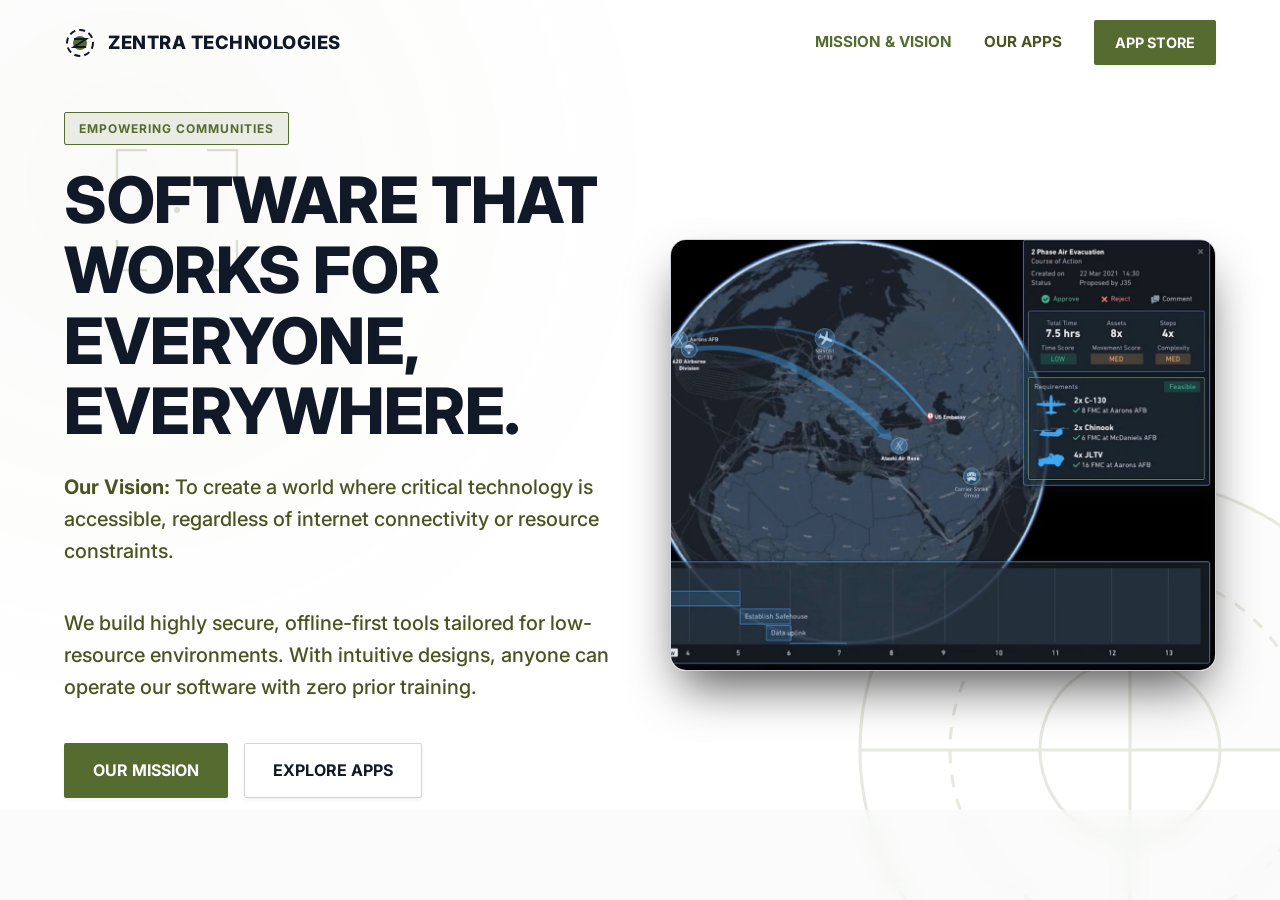
==== commit 6974e610: "Implement advanced 3D parallax redesign and update to V2 download link" ====
--- a/index.html
+++ b/index.html
@@ -11,7 +11,9 @@
 </head>
 <body>
 
-    <div class="ambient-bg"></div>
+    <div class="parallax-wrapper">
+        <div class="parallax-layer parallax-layer-back">
+            <div class="ambient-bg"></div>
 
     <!-- Animated Background Elements -->
     <div class="tactical-bg">
@@ -29,7 +31,9 @@
             <circle cx="50" cy="50" r="2" fill="currentColor"/>
         </svg>
     </div>
+        </div>
 
+        <div class="parallax-layer parallax-layer-mid">
     <!-- Navigation -->
     <nav id="navbar">
         <div class="nav-container">
@@ -181,6 +185,8 @@
             </div>
         </div>
     </footer>
+        </div>
+    </div>
 
     <script src="app.js"></script>
 </body>
--- a/styles.css
+++ b/styles.css
@@ -30,8 +30,38 @@
     background-color: var(--bg-primary);
     color: var(--text-pure);
     line-height: 1.6;
+    overflow: hidden; /* Hide body scroll, scroll via wrapper */
+    -webkit-font-smoothing: antialiased;
+}
+
+/* PARALLAX ENGINE */
+.parallax-wrapper {
+    height: 100vh;
     overflow-x: hidden;
-    -webkit-font-smoothing: antialiased;
+    overflow-y: auto;
+    perspective: 10px;
+    position: relative;
+}
+
+.parallax-layer {
+    position: absolute;
+    top: 0;
+    left: 0;
+    right: 0;
+    bottom: 0;
+    transform-origin: center center;
+}
+
+.parallax-layer-back {
+    transform: translateZ(-10px) scale(2);
+    z-index: 1;
+    pointer-events: none;
+}
+
+.parallax-layer-mid {
+    transform: translateZ(0);
+    z-index: 2;
+    position: relative;
 }
 
 /* Ambient Background */
@@ -125,39 +155,46 @@
 .photo-slot {
     width: 100%;
     min-height: 350px;
-    background: var(--bg-secondary);
-    border: 2px dashed var(--accent);
-    border-radius: 4px;
+    background: linear-gradient(135deg, rgba(85, 107, 47, 0.05) 0%, rgba(85, 107, 47, 0.15) 100%);
+    border: 1px solid rgba(85, 107, 47, 0.3);
+    border-radius: 8px;
     display: flex;
     align-items: center;
     justify-content: center;
     color: var(--accent);
-    font-weight: 700;
+    font-weight: 600;
     text-transform: uppercase;
     letter-spacing: 1px;
     position: relative;
     overflow: hidden;
     margin: 20px 0;
     transition: var(--transition);
+    box-shadow: inset 0 2px 8px rgba(0,0,0,0.05);
 }
 
 .photo-slot::after {
     content: '';
     position: absolute;
-    top: 0;
-    left: 0;
-    width: 100%;
-    height: 100%;
-    background: repeating-linear-gradient(45deg, transparent, transparent 10px, rgba(85, 107, 47, 0.05) 10px, rgba(85, 107, 47, 0.05) 20px);
+    top: 50%;
+    left: 50%;
+    transform: translate(-50%, -50%);
+    width: 80px;
+    height: 80px;
+    background: url("data:image/svg+xml,%3Csvg xmlns='http://www.w3.org/2000/svg' fill='none' viewBox='0 0 24 24' stroke='%23556B2F' stroke-width='1.5'%3E%3Cpath stroke-linecap='round' stroke-linejoin='round' d='M2.25 15.75l5.159-5.159a2.25 2.25 0 013.182 0l5.159 5.159m-1.5-1.5l1.409-1.409a2.25 2.25 0 013.182 0l2.909 2.909m-18 3.75h16.5a1.5 1.5 0 001.5-1.5V6a1.5 1.5 0 00-1.5-1.5H3.75A1.5 1.5 0 002.25 6v12a1.5 1.5 0 001.5 1.5zm10.5-11.25h.008v.008h-.008V8.25zm.375 0a.375.375 0 11-.75 0 .375.375 0 01.75 0z' /%3E%3C/svg%3E") no-repeat center;
+    background-size: cover;
+    opacity: 0.1;
+    z-index: 1;
 }
 
 .photo-slot span {
     z-index: 2;
-    background: var(--bg-primary);
-    padding: 8px 16px;
-    border-radius: 2px;
-    box-shadow: var(--shadow-sm);
-    border: 1px solid var(--accent);
+    background: rgba(255, 255, 255, 0.95);
+    padding: 12px 24px;
+    border-radius: 6px;
+    box-shadow: 0 4px 12px rgba(0,0,0,0.08);
+    border: 1px solid rgba(85, 107, 47, 0.2);
+    font-size: 0.85rem;
+    backdrop-filter: blur(8px);
 }
 
 /* Navigation */
@@ -174,11 +211,11 @@
 
 #navbar.scrolled {
     padding: 12px 0;
-    background: rgba(255, 255, 255, 0.95);
-    backdrop-filter: blur(15px);
-    -webkit-backdrop-filter: blur(15px);
-    border-bottom: 1px solid var(--border-light);
-    box-shadow: var(--shadow-sm);
+    background: rgba(255, 255, 255, 0.8);
+    backdrop-filter: blur(24px);
+    -webkit-backdrop-filter: blur(24px);
+    border-bottom: 1px solid rgba(255,255,255,0.4);
+    box-shadow: 0 4px 30px rgba(0, 0, 0, 0.05);
 }
 
 .nav-container {
@@ -296,9 +333,10 @@
 }
 
 .section-bg {
-    background-color: var(--bg-secondary);
-    border-top: 1px solid var(--border-light);
-    border-bottom: 1px solid var(--border-light);
+    background-color: rgba(243, 244, 243, 0.4);
+    border-top: 1px solid rgba(255,255,255,0.2);
+    border-bottom: 1px solid rgba(255,255,255,0.2);
+    backdrop-filter: blur(10px);
 }
 
 .section-header {
@@ -322,20 +360,22 @@
 }
 
 .card {
-    background: var(--bg-primary);
-    border: 1px solid var(--border-light);
-    border-radius: 4px;
+    background: rgba(255, 255, 255, 0.65);
+    backdrop-filter: blur(20px);
+    -webkit-backdrop-filter: blur(20px);
+    border: 1px solid rgba(255, 255, 255, 0.8);
+    border-radius: 12px;
     padding: 40px;
-    transition: var(--transition);
-    box-shadow: var(--shadow-sm);
+    transition: all 0.4s cubic-bezier(0.25, 0.46, 0.45, 0.94);
+    box-shadow: 0 8px 32px 0 rgba(0, 0, 0, 0.05);
     position: relative;
     z-index: 2;
 }
 
 .card:hover {
-    border-color: var(--accent);
-    transform: translateY(-4px);
-    box-shadow: var(--shadow-md);
+    border-color: rgba(85, 107, 47, 0.4);
+    transform: translateY(-8px) scale(1.02);
+    box-shadow: 0 15px 40px 0 rgba(85, 107, 47, 0.12);
 }
 
 .card-icon {
@@ -694,20 +734,22 @@
 }
 
 .mini-app-card {
-    background: var(--bg-primary);
-    border: 1px solid var(--border-light);
-    border-radius: 8px;
+    background: rgba(255, 255, 255, 0.7);
+    backdrop-filter: blur(20px);
+    -webkit-backdrop-filter: blur(20px);
+    border: 1px solid rgba(255, 255, 255, 0.6);
+    border-radius: 12px;
     overflow: hidden;
-    transition: var(--transition);
-    box-shadow: var(--shadow-sm);
+    transition: all 0.4s cubic-bezier(0.25, 0.46, 0.45, 0.94);
+    box-shadow: 0 8px 32px 0 rgba(0, 0, 0, 0.05);
     display: flex;
     flex-direction: column;
 }
 
 .mini-app-card:hover {
-    transform: translateY(-4px);
-    box-shadow: var(--shadow-md);
-    border-color: var(--accent);
+    transform: translateY(-8px) scale(1.02);
+    box-shadow: 0 15px 40px 0 rgba(85, 107, 47, 0.15);
+    border-color: rgba(85, 107, 47, 0.4);
 }
 
 .mini-app-screenshot {
@@ -723,18 +765,40 @@
 .screenshot-placeholder {
     width: 100%;
     height: 100%;
-    background: repeating-linear-gradient(45deg, transparent, transparent 10px, rgba(85, 107, 47, 0.05) 10px, rgba(85, 107, 47, 0.05) 20px);
-    border: 2px dashed var(--border-light);
-    border-radius: 4px;
-    display: flex;
+    background: linear-gradient(135deg, rgba(85, 107, 47, 0.03) 0%, rgba(85, 107, 47, 0.1) 100%);
+    border: 1px solid rgba(85, 107, 47, 0.2);
+    border-radius: 6px;
+    display: flex;
+    flex-direction: column;
     align-items: center;
     justify-content: center;
     color: var(--text-muted);
-    font-size: 0.8rem;
-    font-weight: 700;
+    font-size: 0.75rem;
+    font-weight: 600;
     text-transform: uppercase;
     text-align: center;
     padding: 10px;
+    box-shadow: inset 0 2px 4px rgba(0,0,0,0.02);
+    position: relative;
+    overflow: hidden;
+}
+
+.screenshot-placeholder::before {
+    content: '';
+    width: 32px;
+    height: 32px;
+    margin-bottom: 12px;
+    background: url("data:image/svg+xml,%3Csvg xmlns='http://www.w3.org/2000/svg' fill='none' viewBox='0 0 24 24' stroke='%234B5320' stroke-width='1.5'%3E%3Cpath stroke-linecap='round' stroke-linejoin='round' d='M2.25 15.75l5.159-5.159a2.25 2.25 0 013.182 0l5.159 5.159m-1.5-1.5l1.409-1.409a2.25 2.25 0 013.182 0l2.909 2.909m-18 3.75h16.5a1.5 1.5 0 001.5-1.5V6a1.5 1.5 0 00-1.5-1.5H3.75A1.5 1.5 0 002.25 6v12a1.5 1.5 0 001.5 1.5zm10.5-11.25h.008v.008h-.008V8.25zm.375 0a.375.375 0 11-.75 0 .375.375 0 01.75 0z' /%3E%3C/svg%3E") no-repeat center;
+    background-size: cover;
+    opacity: 0.3;
+}
+
+.screenshot-placeholder span {
+    background: rgba(255, 255, 255, 0.9);
+    padding: 6px 12px;
+    border-radius: 4px;
+    border: 1px solid rgba(85, 107, 47, 0.15);
+    box-shadow: 0 2px 4px rgba(0,0,0,0.05);
 }
 
 .mini-app-content {
